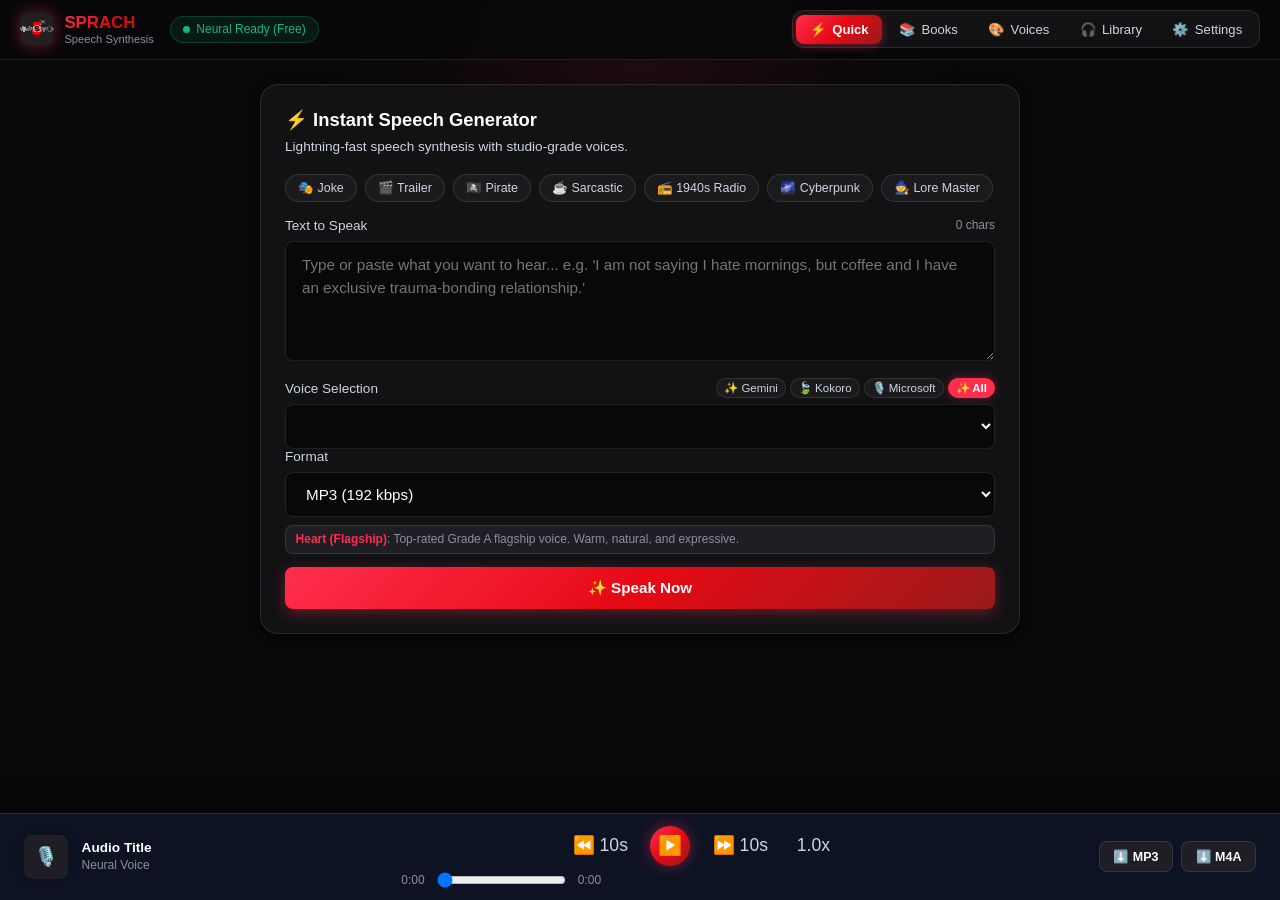
==== static/index.html @ 022c9754 "Initial commit" ====
<!DOCTYPE html>
<html lang="en">
<head>
  <meta charset="UTF-8">
  <meta name="viewport" content="width=device-width, initial-scale=1.0, maximum-scale=1.0, user-scalable=no">
  <title>SPRACH - AI Text-to-Speech Studio</title>
  
  <!-- PWA Meta Tags -->
  <link rel="manifest" href="/manifest.webmanifest">
  <meta name="theme-color" content="#080808">
  <meta name="mobile-web-app-capable" content="yes">
  <meta name="apple-mobile-web-app-capable" content="yes">
  <meta name="apple-mobile-web-app-status-bar-style" content="black-translucent">
  <meta name="apple-mobile-web-app-title" content="SPRACH">
  <link rel="icon" type="image/png" href="/static/icons/icon.png">
  <link rel="apple-touch-icon" href="/static/icons/apple-touch-icon.png">

  <!-- Stylesheets -->
  <link rel="stylesheet" href="/static/css/app.css?v=8">
</head>
<body>

  <!-- Top Header Navigation -->
  <header class="app-header">
    <div class="header-container">
      <div class="header-top-row">
        <a href="#" class="brand">
          <img src="/static/icons/icon.png" alt="SPRACH" class="brand-icon">
          <div class="brand-text">
            <h1>SPRACH</h1>
            <span id="header-engine-subtext">Speech Synthesis</span>
          </div>
        </a>

        <!-- Header Actions & PWA Install -->
        <div class="header-actions">
          <button id="btn-install-pwa" class="btn-install" title="Install App to your device">
            ⬇️ Install
          </button>
          <div id="status-kokoro-badge" class="status-badge" title="Microsoft Neural Engine Status">
            <span class="dot"></span> <span id="status-text">Neural Ready (Free)</span>
          </div>
        </div>
      </div>

      <!-- Navigation Tabs -->
      <nav class="nav-tabs" role="tablist">
        <button class="nav-btn active" data-tab="tab-quick" role="tab">
          <span class="nav-icon">⚡</span>
          <span class="nav-label">Quick</span>
        </button>
        <button class="nav-btn" data-tab="tab-audiobook" role="tab">
          <span class="nav-icon">📚</span>
          <span class="nav-label">Books</span>
        </button>
        <button class="nav-btn" data-tab="tab-voices" role="tab">
          <span class="nav-icon">🎨</span>
          <span class="nav-label">Voices</span>
        </button>
        <button class="nav-btn" data-tab="tab-library" role="tab">
          <span class="nav-icon">🎧</span>
          <span class="nav-label">Library</span>
        </button>
        <button class="nav-btn" data-tab="tab-settings" role="tab">
          <span class="nav-icon">⚙️</span>
          <span class="nav-label">Settings</span>
        </button>
      </nav>
    </div>
  </header>

  <!-- Main Container -->
  <main class="app-main">

    <!-- 1. Quick Speech Tab -->
    <section id="tab-quick" class="tab-pane active">
      <div class="card" style="max-width: 760px; margin: 0 auto;">
        <div class="card-title">
          <span>⚡ Instant Speech Generator</span>
        </div>
        <p id="quick-card-subtitle" class="card-subtitle">Lightning-fast speech synthesis with studio-grade voices.</p>

        <!-- Quick / Funny Presets -->
        <div class="preset-chips">
          <button class="chip-btn" data-preset="joke">🎭 Joke</button>
          <button class="chip-btn" data-preset="trailer">🎬 Trailer</button>
          <button class="chip-btn" data-preset="pirate">🏴‍☠️ Pirate</button>
          <button class="chip-btn" data-preset="sarcastic">☕ Sarcastic</button>
          <button class="chip-btn" data-preset="radio">📻 1940s Radio</button>
          <button class="chip-btn" data-preset="scifi">🌌 Cyberpunk</button>
          <button class="chip-btn" data-preset="wizard">🧙 Lore Master</button>
        </div>

        <!-- Text Area -->
        <div class="form-group" style="margin-bottom: 0.85rem;">
          <div class="form-label">
            <span>Text to Speak</span>
            <span id="char-count" style="font-size: 0.75rem; color: var(--text-muted);">0 chars</span>
          </div>
          <textarea id="quick-text" class="form-textarea" placeholder="Type or paste what you want to hear... e.g. 'I am not saying I hate mornings, but coffee and I have an exclusive trauma-bonding relationship.'" rows="3"></textarea>
        </div>

        <!-- Controls: Voice & Format in one row -->
        <div class="quick-options-grid">
          <div class="form-group" style="margin: 0;">
            <div style="display: flex; justify-content: space-between; align-items: center; margin-bottom: 0.35rem; flex-wrap: wrap; gap: 0.35rem;">
              <label class="form-label" id="quick-voice-label" style="margin: 0;">Voice Selection</label>
              <div class="engine-pill-group" id="quick-engine-pills" style="display: flex; gap: 0.25rem; flex-wrap: wrap;">
                <button type="button" class="chip-btn" data-engine-select="gemini" style="padding: 2px 7px; font-size: 0.72rem;">✨ Gemini</button>
                <button type="button" class="chip-btn" data-engine-select="kokoro" style="padding: 2px 7px; font-size: 0.72rem;">🍃 Kokoro</button>
                <button type="button" class="chip-btn" data-engine-select="neural" style="padding: 2px 7px; font-size: 0.72rem;">🎙️ Microsoft</button>
                <button type="button" class="chip-btn active" data-engine-select="all" style="padding: 2px 7px; font-size: 0.72rem;">✨ All</button>
              </div>
            </div>
            <select id="quick-voice-select" class="form-select"></select>
          </div>
          <div class="form-group" style="margin: 0;">
            <label class="form-label">Format</label>
            <select id="quick-format" class="form-select format-select">
              <option value="mp3" selected>MP3 (192 kbps)</option>
              <option value="m4a">M4A (AAC)</option>
              <option value="wav">WAV (Lossless)</option>
            </select>
          </div>
        </div>

        <!-- Voice Info Summary -->
        <div id="quick-voice-info" style="font-size: 0.75rem; color: var(--text-muted); margin: 0.5rem 0 0.85rem; padding: 0.4rem 0.6rem; background: var(--bg-elevated); border-radius: var(--radius-sm); border: 1px solid var(--border-color);">
          <span id="quick-voice-name" style="color: var(--accent-cyan); font-weight: 600;">Heart (Flagship)</span>: <span id="quick-voice-desc">Top-rated Grade A flagship voice. Warm, natural, and expressive.</span>
        </div>

        <!-- Action Button -->
        <button id="btn-quick-generate" class="btn btn-primary" style="width: 100%; padding: 0.75rem; font-size: 0.95rem; font-weight: 700;">
          ✨ Speak Now
        </button>
      </div>
    </section>

    <!-- 2. Audiobook Studio Tab -->
    <section id="tab-audiobook" class="tab-pane">
      <div class="card" style="margin-bottom: 1.5rem;">
        <div class="card-title">
          <span>📚 Full Audiobook Studio</span>
        </div>
        <p class="card-subtitle">Convert entire novels, chapters, or articles into polished audiobooks with smart chunking and seamless MP3/M4A stitching.</p>

        <form id="form-audiobook-setup">
          <div class="audiobook-setup-grid">
            <div class="form-group">
              <label class="form-label">Audiobook / Project Title</label>
              <input type="text" id="ab-title" class="form-input" placeholder="e.g. The Time Machine - Chapter 1" required>
            </div>

            <div class="form-group">
              <div style="display: flex; justify-content: space-between; align-items: center; margin-bottom: 0.35rem; flex-wrap: wrap; gap: 0.35rem;">
                <label class="form-label" style="margin: 0;">Narrator Voice</label>
                <div class="engine-pill-group" id="ab-engine-pills" style="display: flex; gap: 0.25rem; flex-wrap: wrap;">
                  <button type="button" class="chip-btn" data-engine-select="gemini" style="padding: 2px 7px; font-size: 0.72rem;">✨ Gemini</button>
                  <button type="button" class="chip-btn" data-engine-select="kokoro" style="padding: 2px 7px; font-size: 0.72rem;">🍃 Kokoro</button>
                  <button type="button" class="chip-btn" data-engine-select="neural" style="padding: 2px 7px; font-size: 0.72rem;">🎙️ Microsoft</button>
                  <button type="button" class="chip-btn active" data-engine-select="all" style="padding: 2px 7px; font-size: 0.72rem;">✨ All</button>
                </div>
              </div>
              <select id="ab-voice-select" class="form-select"></select>
            </div>

            <div class="form-group">
              <label class="form-label">Chunk Size (chars)</label>
              <select id="ab-chunk-size" class="form-select">
                <option value="500">500 chars (~80 words - Ultra-fine)</option>
                <option value="1000" selected>1,000 chars (~160 words - Balanced)</option>
                <option value="1500">1,500 chars (~250 words - Large chunks)</option>
              </select>
            </div>
          </div>

          <!-- File Upload Zone -->
          <div class="drop-zone" id="ab-drop-zone">
            <div class="drop-icon">📄</div>
            <p><strong>Drag & drop your file here, or click to browse</strong></p>
            <p class="file-types">Supports .txt, .md, .pdf, and .epub files</p>
            <input type="file" id="ab-file-input" accept=".txt,.md,.pdf,.epub" style="display: none;">
            <button type="button" class="btn btn-secondary btn-sm" onclick="document.getElementById('ab-file-input').click()">
              Choose File
            </button>
          </div>

          <!-- Paste Raw Text Option -->
          <details style="margin: 0.75rem 0;">
            <summary style="font-size: 0.8rem; color: var(--accent-cyan); cursor: pointer;">
              ▶ Or paste raw text directly...
            </summary>
            <textarea id="ab-raw-text" class="form-textarea" placeholder="Paste full article or book text here..." rows="6" style="margin-top: 0.5rem;"></textarea>
          </details>

          <div class="ab-parse-row">
            <button type="button" id="btn-ab-parse" class="btn btn-primary btn-ab-parse">
              🔍 Analyze & Prepare Chunks
            </button>
          </div>
        </form>
      </div>

      <!-- Audiobook Generation Workspace -->
      <div id="ab-workspace" class="card" style="display: none;">
        <div style="display: flex; justify-content: space-between; align-items: center; margin-bottom: 1rem; flex-wrap: wrap; gap: 0.75rem;">
          <div>
            <h3 id="ab-project-title" style="font-size: 1.15rem; font-weight: 600;">Project Chunks</h3>
            <div class="metrics-bar">
              <div class="metric-box">
                <div class="metric-value" id="ab-total-words">0</div>
                <div class="metric-label">Words</div>
              </div>
              <div class="metric-box">
                <div class="metric-value" id="ab-total-chunks">0</div>
                <div class="metric-label">Chunks</div>
              </div>
              <div class="metric-box">
                <div class="metric-value" id="ab-est-duration">0 min</div>
                <div class="metric-label">Est. Duration</div>
              </div>
              <div class="metric-box">
                <div class="metric-value" id="ab-chapters-count">0</div>
                <div class="metric-label">Chapters</div>
              </div>
            </div>
          </div>

          <!-- Batch Controls -->
          <div style="display: flex; gap: 0.5rem; flex-wrap: wrap;">
            <button id="btn-ab-start-batch" class="btn btn-success">
              ▶️ Generate All
            </button>
            <button id="btn-ab-pause-batch" class="btn btn-secondary" style="display: none;">
              ⏸️ Pause
            </button>
            <button id="btn-ab-cancel-batch" class="btn btn-secondary" style="display: none;">
              ⏹️ Stop
            </button>
            <button id="btn-ab-stitch" class="btn btn-primary" style="display: none;">
              📦 Stitch Master (MP3 & M4A)
            </button>
          </div>
        </div>

        <!-- Overall Progress Bar -->
        <div class="progress-bar-container" style="margin-bottom: 1.25rem;">
          <div class="progress-bar-track">
            <div id="ab-progress-fill" class="progress-bar-fill" style="width: 0%;"></div>
          </div>
          <div class="progress-bar-text">
            <span id="ab-progress-text">Ready to generate</span>
            <span id="ab-progress-percent">0%</span>
          </div>
        </div>

        <!-- Chunks Accordion List -->
        <div id="ab-chunks-container" class="chunks-list">
          <!-- Filled dynamically -->
        </div>
      </div>
    </section>

    <!-- 3. Voice Studio Tab -->
    <section id="tab-voices" class="tab-pane">
      <div class="voices-layout">
        
        <!-- Left: Voice Catalog -->
        <div>
          <div class="card">
            <div class="card-title">
              <span id="catalog-title">🎨 Voice Catalog</span>
            </div>
            <p id="catalog-subtitle" class="card-subtitle">Studio-quality voices for your speech and audiobooks.</p>

            <!-- Engine Filter Tabs -->
            <div class="engine-filter-bar" id="voice-engine-filter-bar" style="display: flex; gap: 0.5rem; margin-bottom: 0.85rem; padding-bottom: 0.85rem; border-bottom: 1px solid var(--border-color); flex-wrap: wrap;">
              <button type="button" class="engine-tab-btn active" data-engine-filter="all" style="flex: 1; min-width: 90px;">
                ✨ All Voices (89)
              </button>
              <button type="button" class="engine-tab-btn" data-engine-filter="gemini" style="flex: 1; min-width: 105px;">
                ✨ Gemini (5)
              </button>
              <button type="button" class="engine-tab-btn" data-engine-filter="kokoro" style="flex: 1; min-width: 105px;">
                🍃 Kokoro (49)
              </button>
              <button type="button" class="engine-tab-btn" data-engine-filter="neural" style="flex: 1; min-width: 105px;">
                🎙️ Microsoft (35)
              </button>
            </div>

            <!-- Language & Accent Filters -->
            <div class="preset-chips" id="voice-filter-chips">
              <button class="chip-btn active" data-filter="all">All</button>
              <button class="chip-btn" data-filter="en-us">🇺🇸 US English</button>
              <button class="chip-btn" data-filter="en-gb">🇬🇧 British</button>
              <button class="chip-btn" data-filter="other">🌍 AU / CA / IN</button>
              <button class="chip-btn" data-filter="intl">🌐 International</button>
              <button class="chip-btn" data-filter="custom">⭐ Favorites</button>
            </div>

            <!-- Voice Grid -->
            <div class="voice-selector-grid" id="voice-catalog-grid">
              <!-- Rendered via JS -->
            </div>
          </div>
        </div>

        <!-- Right: Favorite / Custom Preset Creator -->
        <div class="card">
          <div class="card-title">
            <span>⭐ Save Favorite / Custom Preset</span>
          </div>
          <p class="card-subtitle">Bookmark and label your favorite Kokoro voices with custom notes, default pacing, and tags.</p>

          <form id="form-create-voice">
            <div class="form-group">
              <label class="form-label">Voice Bookmark Label</label>
              <input type="text" id="cv-name" class="form-input" placeholder="e.g. My Sci-Fi Narrator" required>
            </div>

            <div class="form-group">
              <label class="form-label">Base Kokoro Voice</label>
              <select id="cv-base-voice" class="form-select" required></select>
            </div>

            <div class="form-group">
              <label class="form-label">Description / Project Notes</label>
              <textarea id="cv-prompt" class="form-textarea" placeholder="e.g. 'Use this voice for deep sci-fi novels and slow chapter readings.'" rows="3"></textarea>
            </div>

            <div class="form-group">
              <label class="form-label">Tags (comma-separated)</label>
              <input type="text" id="cv-tags" class="form-input" placeholder="e.g. Audiobooks, Thriller, Favorite">
            </div>

            <!-- Test Voice Sandbox -->
            <div style="background: var(--bg-elevated); padding: 0.85rem; border-radius: var(--radius-sm); border: 1px solid var(--border-color); margin-bottom: 1rem;">
              <div style="font-size: 0.8rem; font-weight: 600; margin-bottom: 0.4rem; color: var(--accent-cyan);">
                🔊 Test Voice Sample
              </div>
              <input type="text" id="cv-sample-text" class="form-input" style="font-size: 0.82rem; margin-bottom: 0.5rem;" value="Hello! This is a live audition of the Kokoro speech engine via OpenRouter.">
              <button type="button" id="btn-test-custom-voice" class="btn btn-secondary btn-sm" style="width: 100%;">
                Preview Voice
              </button>
            </div>

            <button type="submit" class="btn btn-primary" style="width: 100%;">
              💾 Save to Favorites
            </button>
          </form>
        </div>
      </div>
    </section>

    <!-- 4. Audio Library Tab -->
    <section id="tab-library" class="tab-pane">
      <div class="card">
        <div style="display: flex; justify-content: space-between; align-items: center; margin-bottom: 1.25rem; flex-wrap: wrap; gap: 1rem;">
          <div>
            <div class="card-title">
              <span>🎧 Generated Audio Library</span>
            </div>
            <p class="card-subtitle" style="margin: 0;">Access and re-download your audio clips and audiobooks.</p>
          </div>

          <div style="display: flex; gap: 0.5rem;">
            <button id="btn-refresh-history" class="btn btn-secondary btn-sm">🔄 Refresh</button>
          </div>
        </div>

        <div id="history-grid" class="history-grid">
          <!-- Filled dynamically -->
        </div>
      </div>
    </section>

    <!-- 5. Settings Tab -->
    <section id="tab-settings" class="tab-pane">
      <div style="max-width: 700px; margin: 0 auto;">
        <div class="card">
          <div class="card-title">
            <span>⚙️ Engine Settings & Voice Provider</span>
          </div>
          <p class="card-subtitle">Choose between Microsoft Neural TTS (Free, sub-second, no API key), Kokoro 82M (OpenRouter API), or Google Gemini (Gemini 2.0 Flash Audio with expressive styling).</p>

          <form id="form-settings">
            <!-- Engine Selection Radio Cards -->
            <div class="form-group" style="margin-bottom: 1.25rem;">
              <label class="form-label" style="font-weight: 600; margin-bottom: 0.5rem; display: block;">Active Voice Engine</label>
              
              <div style="display: flex; flex-direction: column; gap: 0.65rem;">
                <label id="engine-card-neural" class="engine-select-card active" style="display: flex; flex-direction: column; padding: 0.85rem; border-radius: var(--radius-sm); border: 2px solid var(--accent-red); background: var(--bg-elevated); cursor: pointer; transition: all 0.2s;">
                  <div style="display: flex; align-items: center; justify-content: space-between; margin-bottom: 0.35rem;">
                    <div style="display: flex; align-items: center; gap: 0.4rem;">
                      <input type="radio" name="tts_engine" value="microsoft_neural" id="radio-engine-neural" checked style="accent-color: var(--accent-red);">
                      <strong style="font-size: 0.88rem;">Microsoft</strong>
                    </div>
                    <span style="font-size: 0.7rem; background: rgba(16, 185, 129, 0.2); color: var(--success); padding: 2px 6px; border-radius: 4px; font-weight: 600;">FREE</span>
                  </div>
                  <span style="font-size: 0.75rem; color: var(--text-secondary); line-height: 1.3;">
                    Fast (~0.8s), studio broadcast quality, zero API key needed.
                  </span>
                </label>

                <label id="engine-card-kokoro" class="engine-select-card" style="display: flex; flex-direction: column; padding: 0.85rem; border-radius: var(--radius-sm); border: 1px solid var(--border-color); background: var(--bg-elevated); cursor: pointer; transition: all 0.2s;">
                  <div style="display: flex; align-items: center; justify-content: space-between; margin-bottom: 0.35rem;">
                    <div style="display: flex; align-items: center; gap: 0.4rem;">
                      <input type="radio" name="tts_engine" value="kokoro" id="radio-engine-kokoro" style="accent-color: var(--accent-red);">
                      <strong style="font-size: 0.88rem;">Kokoro 82M</strong>
                    </div>
                    <span style="font-size: 0.7rem; background: rgba(239, 68, 68, 0.2); color: #f87171; padding: 2px 6px; border-radius: 4px; font-weight: 600;">OpenRouter</span>
                  </div>
                  <span style="font-size: 0.75rem; color: var(--text-secondary); line-height: 1.3;">
                    54 expressive voices across 8 languages. Previews cached to disk.
                  </span>
                </label>

                <label id="engine-card-gemini" class="engine-select-card" style="display: flex; flex-direction: column; padding: 0.85rem; border-radius: var(--radius-sm); border: 1px solid var(--border-color); background: var(--bg-elevated); cursor: pointer; transition: all 0.2s;">
                  <div style="display: flex; align-items: center; justify-content: space-between; margin-bottom: 0.35rem;">
                    <div style="display: flex; align-items: center; gap: 0.4rem;">
                      <input type="radio" name="tts_engine" value="gemini" id="radio-engine-gemini" style="accent-color: var(--accent-red);">
                      <strong style="font-size: 0.88rem;">Google Gemini</strong>
                    </div>
                    <span style="font-size: 0.7rem; background: rgba(59, 130, 246, 0.2); color: #60a5fa; padding: 2px 6px; border-radius: 4px; font-weight: 600;">AI STUDIO</span>
                  </div>
                  <span style="font-size: 0.75rem; color: var(--text-secondary); line-height: 1.3;">
                    Gemini 2.0 Flash Audio with Puck, Charon, Kore, Fenrir, and Aoede.
                  </span>
                </label>
              </div>
            </div>

            <!-- OpenRouter API Key Field (Shown when Kokoro is chosen) -->
            <div id="kokoro-api-box" class="form-group" style="display: none; background: rgba(255,255,255,0.02); padding: 1rem; border-radius: var(--radius-sm); border: 1px dashed var(--border-color); margin-bottom: 1.25rem;">
              <div style="display: flex; justify-content: space-between; align-items: center; margin-bottom: 0.35rem;">
                <label class="form-label" style="margin: 0;">OpenRouter API Key</label>
                <div style="display: flex; align-items: center; gap: 0.5rem;">
                  <span id="key-saved-badge" style="font-size: 0.72rem; color: var(--success); font-weight: normal; display: none;">✓ Configured</span>
                  <button type="button" id="btn-clear-openrouter-key" class="btn btn-secondary btn-sm" style="padding: 2px 7px; font-size: 0.7rem; color: #f87171; border-color: rgba(239, 68, 68, 0.3);">
                    🚫 Block / Remove Key
                  </button>
                </div>
              </div>
              <input type="password" id="set-openrouter-key" class="form-input" placeholder="sk-or-v1-..." autocomplete="off">
              <p style="font-size: 0.72rem; color: var(--text-muted); margin-top: 0.35rem; margin-bottom: 0;">
                Required for Kokoro 82M. Key is saved locally in data/config.json.
              </p>
            </div>

            <!-- Gemini API Key Field (Shown when Gemini is chosen) -->
            <div id="gemini-api-box" class="form-group" style="display: none; background: rgba(255,255,255,0.02); padding: 1rem; border-radius: var(--radius-sm); border: 1px dashed var(--border-color); margin-bottom: 1.25rem;">
              <div style="display: flex; justify-content: space-between; align-items: center; margin-bottom: 0.35rem;">
                <label class="form-label" style="margin: 0;">Google Gemini API Key</label>
                <div style="display: flex; align-items: center; gap: 0.5rem;">
                  <span id="gemini-key-saved-badge" style="font-size: 0.72rem; color: var(--success); font-weight: normal; display: none;">✓ Configured</span>
                  <button type="button" id="btn-clear-gemini-key" class="btn btn-secondary btn-sm" style="padding: 2px 7px; font-size: 0.7rem; color: #f87171; border-color: rgba(239, 68, 68, 0.3);">
                    🚫 Block / Remove Key
                  </button>
                </div>
              </div>
              <input type="password" id="set-gemini-key" class="form-input" placeholder="AIzaSy... (from Google AI Studio)" autocomplete="off">
              <p style="font-size: 0.72rem; color: var(--text-muted); margin-top: 0.35rem; margin-bottom: 0;">
                Required for Gemini 2.0 Flash Audio. Key is saved locally in data/config.json.
              </p>
            </div>

            <!-- Status Indicator -->
            <div id="engine-status-box" style="background: rgba(16, 185, 129, 0.08); border: 1px solid rgba(16, 185, 129, 0.25); border-radius: var(--radius-md); padding: 0.85rem 1rem; margin-bottom: 1.25rem;">
              <div style="display: flex; align-items: center; gap: 0.5rem; color: var(--success); font-weight: 600; font-size: 0.85rem; margin-bottom: 0.25rem;">
                <span class="dot" style="background: var(--success);"></span> <span id="settings-status-title">Microsoft Neural Engine Active</span>
              </div>
              <p id="settings-status-desc" style="font-size: 0.75rem; color: var(--text-secondary); margin: 0;">
                Latency: ~0.8s • Studio broadcast quality • 100% Free
              </p>
            </div>

            <!-- Default Download Format -->
            <div class="form-group">
              <label class="form-label">Default Download Format</label>
              <select id="set-default-format" class="form-select">
                <option value="mp3" selected>MP3 (Universal compatibility)</option>
                <option value="m4a">M4A (High efficiency AAC)</option>
                <option value="wav">WAV (Lossless)</option>
              </select>
            </div>

            <div style="display: flex; justify-content: space-between; align-items: center; margin-top: 1.5rem; flex-wrap: wrap; gap: 0.75rem;">
              <button type="button" id="btn-test-connection" class="btn btn-secondary">
                🧪 Test Active Engine
              </button>
              <button type="submit" class="btn btn-primary">
                💾 Save Settings
              </button>
            </div>
          </form>
        </div>
      </div>
    </section>

  </main>

  <!-- Sticky Global Audio Player -->
  <footer class="player-bar" id="app-player">
    <div class="player-track-info">
      <div class="player-cover">🎙️</div>
      <div class="track-details">
        <h4 id="player-title">Audio Title</h4>
        <span id="player-subtitle">Neural Voice</span>
      </div>
    </div>

    <!-- Center Playback Controls -->
    <div class="player-controls">
      <div class="player-buttons">
        <button id="player-rw10" class="ctrl-btn" title="Rewind 10 seconds">⏪ 10s</button>
        <button id="player-play-btn" class="ctrl-btn play-pause" title="Play / Pause">▶️</button>
        <button id="player-ff10" class="ctrl-btn" title="Forward 10 seconds">⏩ 10s</button>
        <button id="player-speed-btn" class="ctrl-btn speed-btn" title="Playback speed">1.0x</button>
      </div>

      <div class="player-scrubber-row">
        <span id="player-current-time">0:00</span>
        <input type="range" id="player-scrubber" class="scrubber" min="0" max="100" value="0">
        <span id="player-duration">0:00</span>
      </div>
    </div>

    <!-- Right Download Actions -->
    <div class="player-downloads">
      <a id="player-dl-mp3" href="#" download="audio.mp3" class="dl-btn">
        <span>⬇️ MP3</span>
      </a>
      <a id="player-dl-m4a" href="#" download="audio.m4a" class="dl-btn">
        <span>⬇️ M4A</span>
      </a>
    </div>

    <!-- Hidden Native Audio Element -->
    <audio id="global-audio-element" preload="auto"></audio>
  </footer>

  <!-- Scripts -->
  <script src="/static/js/app.js?v=6"></script>
  <script src="/static/js/quick_tts.js?v=6"></script>
  <script src="/static/js/audiobook.js?v=6"></script>
  <script src="/static/js/voice_studio.js?v=6"></script>
</body>
</html>
---- static/css/app.css ----
:root {
  --bg-main: #08080a;
  --bg-card: #121215;
  --bg-card-hover: #18181d;
  --bg-elevated: #1e1e24;
  --border-color: rgba(255, 255, 255, 0.1);
  --border-focus: rgba(255, 46, 77, 0.7);
  --text-primary: #ffffff;
  --text-secondary: #cbd5e1;
  --text-muted: #8e8e98;
  --accent-cyan: #ff2e4d;
  --accent-indigo: #e50914;
  --accent-purple: #ff4766;
  --accent-red: #ff2e4d;
  --accent-red-hover: #e50914;
  --accent-gradient: linear-gradient(135deg, #ff2e4d 0%, #e50914 50%, #991b1b 100%);
  --accent-gradient-hover: linear-gradient(135deg, #ff4766 0%, #ff1f3d 50%, #b91c1c 100%);
  --success: #10b981;
  --warning: #f59e0b;
  --danger: #ef4444;
  --radius-sm: 8px;
  --radius-md: 12px;
  --radius-lg: 18px;
  --radius-xl: 24px;
  --shadow-sm: 0 2px 8px rgba(0, 0, 0, 0.5);
  --shadow-md: 0 8px 24px rgba(0, 0, 0, 0.6);
  --shadow-glow: 0 0 25px rgba(255, 46, 77, 0.35);
  --transition: all 0.2s cubic-bezier(0.4, 0, 0.2, 1);
}

* {
  box-sizing: border-box;
  margin: 0;
  padding: 0;
}

body {
  font-family: -apple-system, BlinkMacSystemFont, "Segoe UI", Roboto, "Helvetica Neue", Arial, sans-serif;
  background-color: var(--bg-main);
  color: var(--text-primary);
  min-height: 100vh;
  display: flex;
  flex-direction: column;
  overflow-x: hidden;
  -webkit-font-smoothing: antialiased;
}

/* Background Atmosphere */
body::before {
  content: "";
  position: fixed;
  top: -20%;
  left: 20%;
  width: 60vw;
  height: 60vh;
  background: radial-gradient(circle, rgba(255, 46, 77, 0.09) 0%, rgba(220, 38, 38, 0.02) 50%, transparent 70%);
  pointer-events: none;
  z-index: 0;
}

/* App Header */
.app-header {
  position: sticky;
  top: 0;
  z-index: 100;
  background: rgba(8, 8, 10, 0.94);
  backdrop-filter: blur(16px);
  -webkit-backdrop-filter: blur(16px);
  border-bottom: 1px solid var(--border-color);
  padding: 0.65rem 1.25rem;
}

.header-container {
  max-width: 1400px;
  margin: 0 auto;
  display: flex;
  align-items: center;
  justify-content: space-between;
  gap: 1rem;
}

.header-top-row {
  display: flex;
  align-items: center;
  gap: 1rem;
}

.brand {
  display: flex;
  align-items: center;
  gap: 0.65rem;
  text-decoration: none;
  color: inherit;
}

.brand-icon {
  width: 34px;
  height: 34px;
  border-radius: var(--radius-sm);
  box-shadow: 0 0 14px rgba(255, 46, 77, 0.4);
}

.brand-text h1 {
  font-size: 1.05rem;
  font-weight: 700;
  background: var(--accent-gradient);
  -webkit-background-clip: text;
  -webkit-text-fill-color: transparent;
  display: flex;
  align-items: center;
  gap: 0.4rem;
}

.brand-text span {
  font-size: 0.7rem;
  color: var(--text-muted);
  display: block;
}

.nav-tabs {
  display: flex;
  background: var(--bg-card);
  padding: 0.2rem;
  border-radius: var(--radius-md);
  border: 1px solid var(--border-color);
  gap: 0.2rem;
}

.nav-btn {
  background: transparent;
  border: none;
  color: var(--text-secondary);
  padding: 0.45rem 0.85rem;
  border-radius: var(--radius-sm);
  font-size: 0.82rem;
  font-weight: 500;
  cursor: pointer;
  display: flex;
  align-items: center;
  gap: 0.4rem;
  transition: var(--transition);
  white-space: nowrap;
}

.nav-btn:hover {
  color: var(--text-primary);
  background: rgba(255, 255, 255, 0.04);
}

.nav-btn.active {
  background: var(--accent-gradient);
  color: #fff;
  font-weight: 600;
  box-shadow: 0 2px 10px rgba(255, 46, 77, 0.4);
}

.header-actions {
  display: flex;
  align-items: center;
  gap: 0.5rem;
}

.status-badge {
  display: flex;
  align-items: center;
  gap: 0.4rem;
  font-size: 0.75rem;
  padding: 0.35rem 0.75rem;
  border-radius: 999px;
  background: rgba(16, 185, 129, 0.1);
  color: var(--success);
  border: 1px solid rgba(16, 185, 129, 0.25);
}

.status-badge.warning {
  background: rgba(245, 158, 11, 0.1);
  color: var(--warning);
  border-color: rgba(245, 158, 11, 0.25);
  cursor: pointer;
}

.dot {
  width: 7px;
  height: 7px;
  border-radius: 50%;
  background: currentColor;
}

.btn-install {
  display: none; /* revealed via JS when installable */
  background: rgba(255, 46, 77, 0.15);
  color: var(--accent-red);
  border: 1px solid rgba(255, 46, 77, 0.35);
  padding: 0.45rem 0.9rem;
  border-radius: var(--radius-sm);
  font-size: 0.8rem;
  font-weight: 600;
  cursor: pointer;
  transition: var(--transition);
  align-items: center;
  gap: 0.4rem;
}

.btn-install:hover {
  background: rgba(255, 46, 77, 0.25);
}

/* Main Content Area */
.app-main {
  flex: 1;
  max-width: 1400px;
  width: 100%;
  margin: 0 auto;
  padding: 1.5rem;
  position: relative;
  z-index: 1;
  margin-bottom: 90px; /* Space for sticky audio player */
}

.tab-pane {
  display: none;
  animation: fadeIn 0.25s ease-out;
}

.tab-pane.active {
  display: block;
}

@keyframes fadeIn {
  from { opacity: 0; transform: translateY(6px); }
  to { opacity: 1; transform: translateY(0); }
}

/* Common UI Elements */
.card {
  background: var(--bg-card);
  border: 1px solid var(--border-color);
  border-radius: var(--radius-lg);
  padding: 1.5rem;
  box-shadow: var(--shadow-sm);
}

.card-title {
  font-size: 1.15rem;
  font-weight: 600;
  color: var(--text-primary);
  display: flex;
  align-items: center;
  gap: 0.5rem;
  margin-bottom: 0.5rem;
}

.card-subtitle {
  font-size: 0.85rem;
  color: var(--text-secondary);
  margin-bottom: 1.25rem;
}

.form-group {
  margin-bottom: 1.25rem;
}

.form-label {
  display: flex;
  justify-content: space-between;
  align-items: center;
  font-size: 0.85rem;
  font-weight: 500;
  color: var(--text-secondary);
  margin-bottom: 0.5rem;
}

.form-input, .form-textarea, .form-select {
  width: 100%;
  background: var(--bg-main);
  border: 1px solid var(--border-color);
  color: var(--text-primary);
  border-radius: var(--radius-sm);
  padding: 0.75rem 1rem;
  font-size: 0.95rem;
  font-family: inherit;
  transition: var(--transition);
}

.form-input:focus, .form-textarea:focus, .form-select:focus {
  outline: none;
  border-color: var(--accent-red);
  box-shadow: 0 0 0 3px rgba(255, 46, 77, 0.2);
}

.form-textarea {
  min-height: 120px;
  resize: vertical;
  line-height: 1.5;
}

/* Responsive Grids */
.voices-layout {
  display: grid;
  grid-template-columns: 1fr 400px;
  gap: 1.5rem;
}

.audiobook-setup-grid {
  display: grid;
  grid-template-columns: 2fr 1fr 1fr;
  gap: 1rem;
  margin-bottom: 1.25rem;
}

@media (max-width: 960px) {
  .voices-layout {
    grid-template-columns: 1fr;
  }
}

@media (max-width: 768px) {
  .audiobook-setup-grid {
    grid-template-columns: 1fr;
  }
  .card {
    padding: 1.1rem;
  }
  .app-main {
    padding: 0.85rem;
  }
}

/* Primary and Outline Buttons */
.btn {
  display: inline-flex;
  align-items: center;
  justify-content: center;
  gap: 0.5rem;
  padding: 0.75rem 1.4rem;
  border-radius: var(--radius-sm);
  font-size: 0.9rem;
  font-weight: 600;
  cursor: pointer;
  border: none;
  transition: var(--transition);
  text-decoration: none;
}

.btn-primary {
  background: var(--accent-gradient);
  color: #fff;
  box-shadow: 0 4px 14px rgba(255, 46, 77, 0.35);
}

.btn-primary:hover:not(:disabled) {
  background: var(--accent-gradient-hover);
  box-shadow: 0 6px 20px rgba(255, 46, 77, 0.5);
  transform: translateY(-1px);
}

.btn-primary:disabled {
  opacity: 0.5;
  cursor: not-allowed;
}

.btn-secondary {
  background: var(--bg-elevated);
  color: var(--text-primary);
  border: 1px solid var(--border-color);
}

.btn-secondary:hover:not(:disabled) {
  background: var(--bg-card-hover);
  border-color: rgba(255, 255, 255, 0.15);
}

.btn-sm {
  padding: 0.4rem 0.8rem;
  font-size: 0.8rem;
}

/* Quick Speech Layout */
.quick-layout {
  display: grid;
  grid-template-columns: 1fr 340px;
  gap: 1.5rem;
}

@media (max-width: 900px) {
  .quick-layout {
    grid-template-columns: 1fr;
  }
}

.preset-chips {
  display: flex;
  flex-wrap: wrap;
  gap: 0.5rem;
  margin-bottom: 1rem;
}

.chip-btn {
  background: rgba(255, 255, 255, 0.04);
  border: 1px solid var(--border-color);
  color: var(--text-secondary);
  padding: 0.35rem 0.75rem;
  border-radius: 999px;
  font-size: 0.78rem;
  cursor: pointer;
  transition: var(--transition);
  display: flex;
  align-items: center;
  gap: 0.35rem;
}

.chip-btn:hover {
  background: rgba(255, 46, 77, 0.15);
  border-color: rgba(255, 46, 77, 0.4);
  color: var(--text-primary);
}

.chip-btn.active {
  background: var(--accent-red);
  border-color: var(--accent-red);
  color: #fff;
  font-weight: 600;
  box-shadow: 0 0 10px rgba(255, 46, 77, 0.4);
}

.engine-tab-btn {
  background: var(--bg-card);
  border: 1px solid var(--border-color);
  color: var(--text-secondary);
  padding: 0.5rem 0.9rem;
  border-radius: var(--radius-sm);
  font-size: 0.82rem;
  font-weight: 500;
  cursor: pointer;
  transition: var(--transition);
  display: flex;
  align-items: center;
  justify-content: center;
  gap: 0.35rem;
}

.engine-tab-btn:hover {
  background: rgba(255, 46, 77, 0.1);
  border-color: rgba(255, 46, 77, 0.3);
  color: var(--text-primary);
}

.engine-tab-btn.active {
  background: var(--accent-gradient);
  border-color: var(--accent-red);
  color: #fff;
  font-weight: 600;
  box-shadow: 0 2px 10px rgba(255, 46, 77, 0.35);
}

/* Voice Card Selection Grid */
.voice-selector-grid {
  display: grid;
  grid-template-columns: repeat(auto-fill, minmax(260px, 1fr));
  gap: 1rem;
  margin-top: 1rem;
}

.voice-card {
  background: var(--bg-card);
  border: 1px solid var(--border-color);
  border-radius: var(--radius-md);
  padding: 1rem;
  cursor: pointer;
  transition: var(--transition);
  display: flex;
  flex-direction: column;
  position: relative;
}

.voice-card:hover {
  border-color: rgba(255, 46, 77, 0.4);
  background: var(--bg-card-hover);
  transform: translateY(-2px);
}

.voice-card.selected {
  border-color: var(--accent-red);
  background: rgba(255, 46, 77, 0.08);
  box-shadow: 0 0 16px rgba(255, 46, 77, 0.2);
}

.voice-card-header {
  display: flex;
  justify-content: space-between;
  align-items: center;
  margin-bottom: 0.5rem;
}

.voice-card-name {
  font-weight: 600;
  font-size: 0.95rem;
  display: flex;
  align-items: center;
  gap: 0.4rem;
}

.voice-badge {
  font-size: 0.7rem;
  padding: 0.15rem 0.5rem;
  border-radius: 999px;
  background: rgba(255, 255, 255, 0.06);
  color: var(--text-secondary);
}

.voice-badge.custom {
  background: rgba(255, 46, 77, 0.15);
  color: var(--accent-red);
  border: 1px solid rgba(255, 46, 77, 0.3);
}

.voice-card-desc {
  font-size: 0.8rem;
  color: var(--text-secondary);
  line-height: 1.4;
  margin-bottom: 0.75rem;
  flex: 1;
}

.voice-card-tags {
  display: flex;
  flex-wrap: wrap;
  gap: 0.3rem;
  margin-bottom: 0.75rem;
}

.tag-pill {
  font-size: 0.68rem;
  background: rgba(255, 255, 255, 0.04);
  padding: 0.15rem 0.4rem;
  border-radius: 4px;
  color: var(--text-muted);
}

.voice-card-actions {
  display: flex;
  align-items: center;
  justify-content: space-between;
  padding-top: 0.5rem;
  border-top: 1px solid rgba(255, 255, 255, 0.04);
}

/* Audiobook Studio Layout */
.audiobook-layout {
  display: grid;
  grid-template-columns: 1fr;
  gap: 1.5rem;
}

.drop-zone {
  border: 2px dashed rgba(255, 255, 255, 0.12);
  border-radius: var(--radius-md);
  padding: 2.5rem 1.5rem;
  text-align: center;
  background: rgba(255, 255, 255, 0.015);
  cursor: pointer;
  transition: var(--transition);
}

.drop-zone:hover, .drop-zone.dragover {
  border-color: var(--accent-red);
  background: rgba(255, 46, 77, 0.04);
}

.drop-icon {
  font-size: 2.5rem;
  margin-bottom: 0.75rem;
  color: var(--accent-red);
}

.metrics-bar {
  display: grid;
  grid-template-columns: repeat(auto-fit, minmax(140px, 1fr));
  gap: 1rem;
  margin: 1.25rem 0;
}

.metric-box {
  background: var(--bg-elevated);
  border: 1px solid var(--border-color);
  border-radius: var(--radius-md);
  padding: 1rem;
  text-align: center;
}

.metric-value {
  font-size: 1.5rem;
  font-weight: 700;
  color: var(--accent-red);
}

.metric-label {
  font-size: 0.75rem;
  color: var(--text-muted);
  text-transform: uppercase;
  letter-spacing: 0.5px;
  margin-top: 0.25rem;
}

/* Chunks List */
.chunks-container {
  max-height: 480px;
  overflow-y: auto;
  padding-right: 0.5rem;
  margin-top: 1rem;
}

.chunk-row {
  background: var(--bg-elevated);
  border: 1px solid var(--border-color);
  border-radius: var(--radius-sm);
  padding: 0.85rem 1rem;
  margin-bottom: 0.6rem;
  display: flex;
  align-items: center;
  justify-content: space-between;
  gap: 1rem;
  transition: var(--transition);
}

.chunk-row:hover {
  border-color: rgba(255, 255, 255, 0.15);
}

.chunk-row.processing {
  border-color: var(--accent-red);
  background: rgba(255, 46, 77, 0.08);
}

.chunk-row.completed {
  border-left: 3px solid var(--success);
}

.chunk-info {
  flex: 1;
  min-width: 0;
}

.chunk-title {
  font-size: 0.85rem;
  font-weight: 600;
  display: flex;
  align-items: center;
  gap: 0.5rem;
  margin-bottom: 0.2rem;
}

.chunk-preview {
  font-size: 0.8rem;
  color: var(--text-secondary);
  white-space: nowrap;
  overflow: hidden;
  text-overflow: ellipsis;
}

.chunk-status {
  font-size: 0.75rem;
  padding: 0.2rem 0.6rem;
  border-radius: 999px;
  background: rgba(255, 255, 255, 0.05);
}

.chunk-status.ready {
  background: rgba(16, 185, 129, 0.15);
  color: var(--success);
}

/* Progress Bar */
.progress-container {
  width: 100%;
  background: var(--bg-main);
  height: 10px;
  border-radius: 999px;
  overflow: hidden;
  margin: 1rem 0;
  border: 1px solid var(--border-color);
}

.progress-fill {
  height: 100%;
  background: var(--accent-gradient);
  width: 0%;
  transition: width 0.3s ease;
}

/* Sticky Bottom Audio Player Bar */
.player-bar {
  position: fixed;
  bottom: 0;
  left: 0;
  right: 0;
  background: rgba(15, 21, 37, 0.95);
  backdrop-filter: blur(18px);
  -webkit-backdrop-filter: blur(18px);
  border-top: 1px solid var(--border-color);
  padding: 0.75rem 1.5rem;
  z-index: 90;
  display: flex;
  align-items: center;
  justify-content: space-between;
  gap: 1.5rem;
  box-shadow: 0 -4px 20px rgba(0, 0, 0, 0.5);
}

.player-track-info {
  display: flex;
  align-items: center;
  gap: 0.85rem;
  width: 280px;
  min-width: 200px;
}

.player-cover {
  width: 44px;
  height: 44px;
  border-radius: var(--radius-sm);
  background: var(--bg-elevated);
  display: flex;
  align-items: center;
  justify-content: center;
  font-size: 1.2rem;
  box-shadow: 0 0 10px rgba(0, 0, 0, 0.3);
}

.track-details h4 {
  font-size: 0.85rem;
  font-weight: 600;
  white-space: nowrap;
  overflow: hidden;
  text-overflow: ellipsis;
  max-width: 200px;
}

.track-details span {
  font-size: 0.75rem;
  color: var(--text-muted);
}

.player-controls {
  flex: 1;
  max-width: 600px;
  display: flex;
  flex-direction: column;
  align-items: center;
  gap: 0.4rem;
}

.player-buttons {
  display: flex;
  align-items: center;
  gap: 1rem;
}

.ctrl-btn {
  background: transparent;
  border: none;
  color: var(--text-secondary);
  font-size: 1.1rem;
  cursor: pointer;
  padding: 0.4rem;
  border-radius: 50%;
  display: flex;
  align-items: center;
  justify-content: center;
  transition: var(--transition);
}

.ctrl-btn:hover {
  color: var(--text-primary);
  background: rgba(255, 255, 255, 0.08);
}

.ctrl-btn.play-pause {
  width: 40px;
  height: 40px;
  background: var(--accent-gradient);
  color: #fff;
  font-size: 1.2rem;
  box-shadow: 0 0 14px rgba(255, 46, 77, 0.45);
}

.ctrl-btn.play-pause:hover {
  transform: scale(1.06);
}

.player-scrubber-row {
  width: 100%;
  display: flex;
  align-items: center;
  gap: 0.75rem;
  font-size: 0.75rem;
  color: var(--text-muted);
}

.scrubber-slider {
  flex: 1;
  -webkit-appearance: none;
  height: 5px;
  border-radius: 999px;
  background: rgba(255, 255, 255, 0.15);
  outline: none;
  cursor: pointer;
}

.scrubber-slider::-webkit-slider-thumb {
  -webkit-appearance: none;
  width: 13px;
  height: 13px;
  border-radius: 50%;
  background: var(--accent-red);
  cursor: pointer;
  box-shadow: 0 0 8px rgba(255, 46, 77, 0.7);
}

.player-downloads {
  display: flex;
  align-items: center;
  gap: 0.5rem;
}

.dl-btn {
  background: var(--bg-elevated);
  border: 1px solid var(--border-color);
  color: var(--text-primary);
  padding: 0.45rem 0.85rem;
  border-radius: var(--radius-sm);
  font-size: 0.78rem;
  font-weight: 600;
  text-decoration: none;
  display: flex;
  align-items: center;
  gap: 0.4rem;
  transition: var(--transition);
}

.dl-btn:hover {
  background: var(--accent-red);
  border-color: var(--accent-red);
  color: #fff;
}

/* History Grid */
.history-grid {
  display: grid;
  grid-template-columns: repeat(auto-fill, minmax(320px, 1fr));
  gap: 1rem;
}

.history-card {
  background: var(--bg-card);
  border: 1px solid var(--border-color);
  border-radius: var(--radius-md);
  padding: 1.25rem;
  display: flex;
  flex-direction: column;
  transition: var(--transition);
}

.history-card:hover {
  border-color: rgba(255, 255, 255, 0.15);
  background: var(--bg-card-hover);
}

.history-card-header {
  display: flex;
  justify-content: space-between;
  align-items: flex-start;
  margin-bottom: 0.75rem;
}

.history-title {
  font-weight: 600;
  font-size: 0.95rem;
  line-height: 1.4;
  margin-right: 0.5rem;
}

.history-meta {
  font-size: 0.75rem;
  color: var(--text-muted);
  margin-bottom: 1rem;
  display: flex;
  gap: 0.75rem;
}

.history-card-actions {
  display: flex;
  align-items: center;
  justify-content: space-between;
  margin-top: auto;
  padding-top: 0.75rem;
  border-top: 1px solid rgba(255, 255, 255, 0.05);
}

/* Comprehensive Mobile Responsive Styles */
@media (max-width: 768px) {
  html {
    font-size: 14px;
  }

  .app-header {
    padding: 0.45rem 0.75rem;
  }

  .header-container {
    flex-direction: column;
    align-items: stretch;
    gap: 0.45rem;
  }

  .header-top-row {
    display: flex;
    align-items: center;
    justify-content: space-between;
    width: 100%;
  }

  .brand-icon {
    width: 28px;
    height: 28px;
  }

  .brand-text h1 {
    font-size: 0.95rem;
  }

  .brand-text span {
    font-size: 0.65rem;
  }

  .status-badge {
    font-size: 0.7rem;
    padding: 0.25rem 0.55rem;
  }

  .btn-install {
    font-size: 0.72rem;
    padding: 0.3rem 0.6rem;
  }

  /* Perfect 5-Tab Navigation (No Cutoff, Native Mobile Stacked Style) */
  .nav-tabs {
    width: 100%;
    display: flex;
    padding: 2px;
    gap: 2px;
    border-radius: var(--radius-sm);
    box-sizing: border-box;
    background: var(--bg-card);
  }

  .nav-btn {
    flex: 1 1 0px;
    min-width: 0;
    display: flex;
    flex-direction: column;
    align-items: center;
    justify-content: center;
    padding: 0.35rem 1px;
    gap: 1px;
    text-align: center;
    border-radius: 6px;
  }

  .nav-icon {
    font-size: 0.95rem;
    line-height: 1;
  }

  .nav-label {
    font-size: 0.65rem;
    font-weight: 600;
    line-height: 1;
    white-space: nowrap;
  }

  /* Main Container */
  .app-main {
    padding: 0.5rem;
    margin-bottom: 150px;
    width: 100%;
    max-width: 100vw;
    box-sizing: border-box;
    overflow-x: hidden;
  }

  .card {
    padding: 0.75rem;
    border-radius: var(--radius-md);
    width: 100%;
    box-sizing: border-box;
  }

  .card-title {
    font-size: 0.95rem;
    margin-bottom: 0.2rem;
  }

  .card-subtitle {
    font-size: 0.7rem;
    margin-bottom: 0.55rem;
  }

  /* Quick Speech Mobile */
  .quick-options-grid {
    display: grid;
    grid-template-columns: minmax(0, 1.4fr) minmax(0, 1fr);
    gap: 0.45rem;
    margin-bottom: 0.45rem;
  }

  .quick-options-grid .form-select {
    width: 100%;
    min-width: 0;
    font-size: 0.76rem;
    padding: 0.45rem 0.35rem;
    text-overflow: ellipsis;
  }

  .preset-chips {
    display: flex;
    flex-wrap: wrap;
    gap: 0.25rem;
    margin-bottom: 0.55rem;
  }

  .chip-btn {
    font-size: 0.68rem;
    padding: 0.2rem 0.42rem;
  }

  .form-textarea {
    min-height: 80px;
    font-size: 0.85rem;
    padding: 0.6rem;
  }

  .quick-action-row {
    display: flex;
    flex-direction: column;
    gap: 0.6rem;
    align-items: stretch;
    margin-top: 0.75rem;
  }

  .quick-action-row .format-picker {
    display: flex;
    justify-content: space-between;
    align-items: center;
    background: var(--bg-elevated);
    padding: 0.45rem 0.75rem;
    border-radius: var(--radius-sm);
    border: 1px solid var(--border-color);
    width: 100%;
  }

  .quick-action-row .format-picker .format-label {
    font-size: 0.8rem;
    font-weight: 500;
    color: var(--text-secondary);
  }

  .quick-action-row .format-picker select,
  .quick-action-row .format-picker .format-select {
    background: var(--bg-main) !important;
    color: var(--text-primary) !important;
    border: 1px solid rgba(255, 255, 255, 0.15) !important;
    border-radius: 6px;
    padding: 0.35rem 0.6rem;
    font-size: 0.78rem;
  }

  .quick-action-row .btn-speak {
    width: 100%;
    padding: 0.75rem;
    font-size: 0.92rem;
    font-weight: 700;
  }

  /* Voice Studio Mobile */
  .voices-layout {
    grid-template-columns: 1fr;
    gap: 1rem;
  }

  .voice-selector-grid {
    grid-template-columns: 1fr;
    gap: 0.75rem;
  }

  .voice-card {
    padding: 0.85rem;
  }

  /* Audiobook Studio Mobile */
  .audiobook-setup-grid {
    grid-template-columns: 1fr;
    gap: 0.65rem;
  }

  .ab-parse-row {
    width: 100%;
    margin-top: 0.85rem;
  }

  .btn-ab-parse {
    width: 100%;
    padding: 0.75rem;
    font-size: 0.92rem;
    font-weight: 700;
  }

  .drop-zone {
    padding: 1.35rem 0.75rem;
  }

  .drop-icon {
    font-size: 1.8rem;
    margin-bottom: 0.35rem;
  }

  .metrics-bar {
    grid-template-columns: repeat(2, 1fr);
    gap: 0.4rem;
    margin: 0.85rem 0;
  }

  .metric-box {
    padding: 0.6rem 0.35rem;
  }

  .metric-value {
    font-size: 1.15rem;
  }

  .metric-label {
    font-size: 0.65rem;
  }

  /* Sticky Audio Player Mobile */
  .player-bar {
    flex-direction: column;
    padding: 0.55rem 0.85rem;
    gap: 0.45rem;
  }

  .player-track-info {
    width: 100%;
    max-width: 100%;
    gap: 0.65rem;
  }

  .player-cover {
    width: 34px;
    height: 34px;
    font-size: 0.95rem;
  }

  .track-details h4 {
    font-size: 0.8rem;
    max-width: 260px;
  }

  .track-details span {
    font-size: 0.68rem;
  }

  .player-controls {
    width: 100%;
    max-width: 100%;
    gap: 0.25rem;
  }

  .player-buttons {
    gap: 0.85rem;
  }

  .ctrl-btn {
    font-size: 0.95rem;
    padding: 0.3rem;
  }

  .ctrl-btn.play-pause {
    width: 34px;
    height: 34px;
    font-size: 1rem;
  }

  .player-scrubber-row {
    font-size: 0.7rem;
    gap: 0.5rem;
  }

  .player-downloads {
    width: 100%;
    display: flex;
    gap: 0.5rem;
  }

  .player-downloads .dl-btn {
    flex: 1;
    justify-content: center;
    padding: 0.35rem;
    font-size: 0.75rem;
  }

  .player-downloads span {
    display: inline;
  }
}
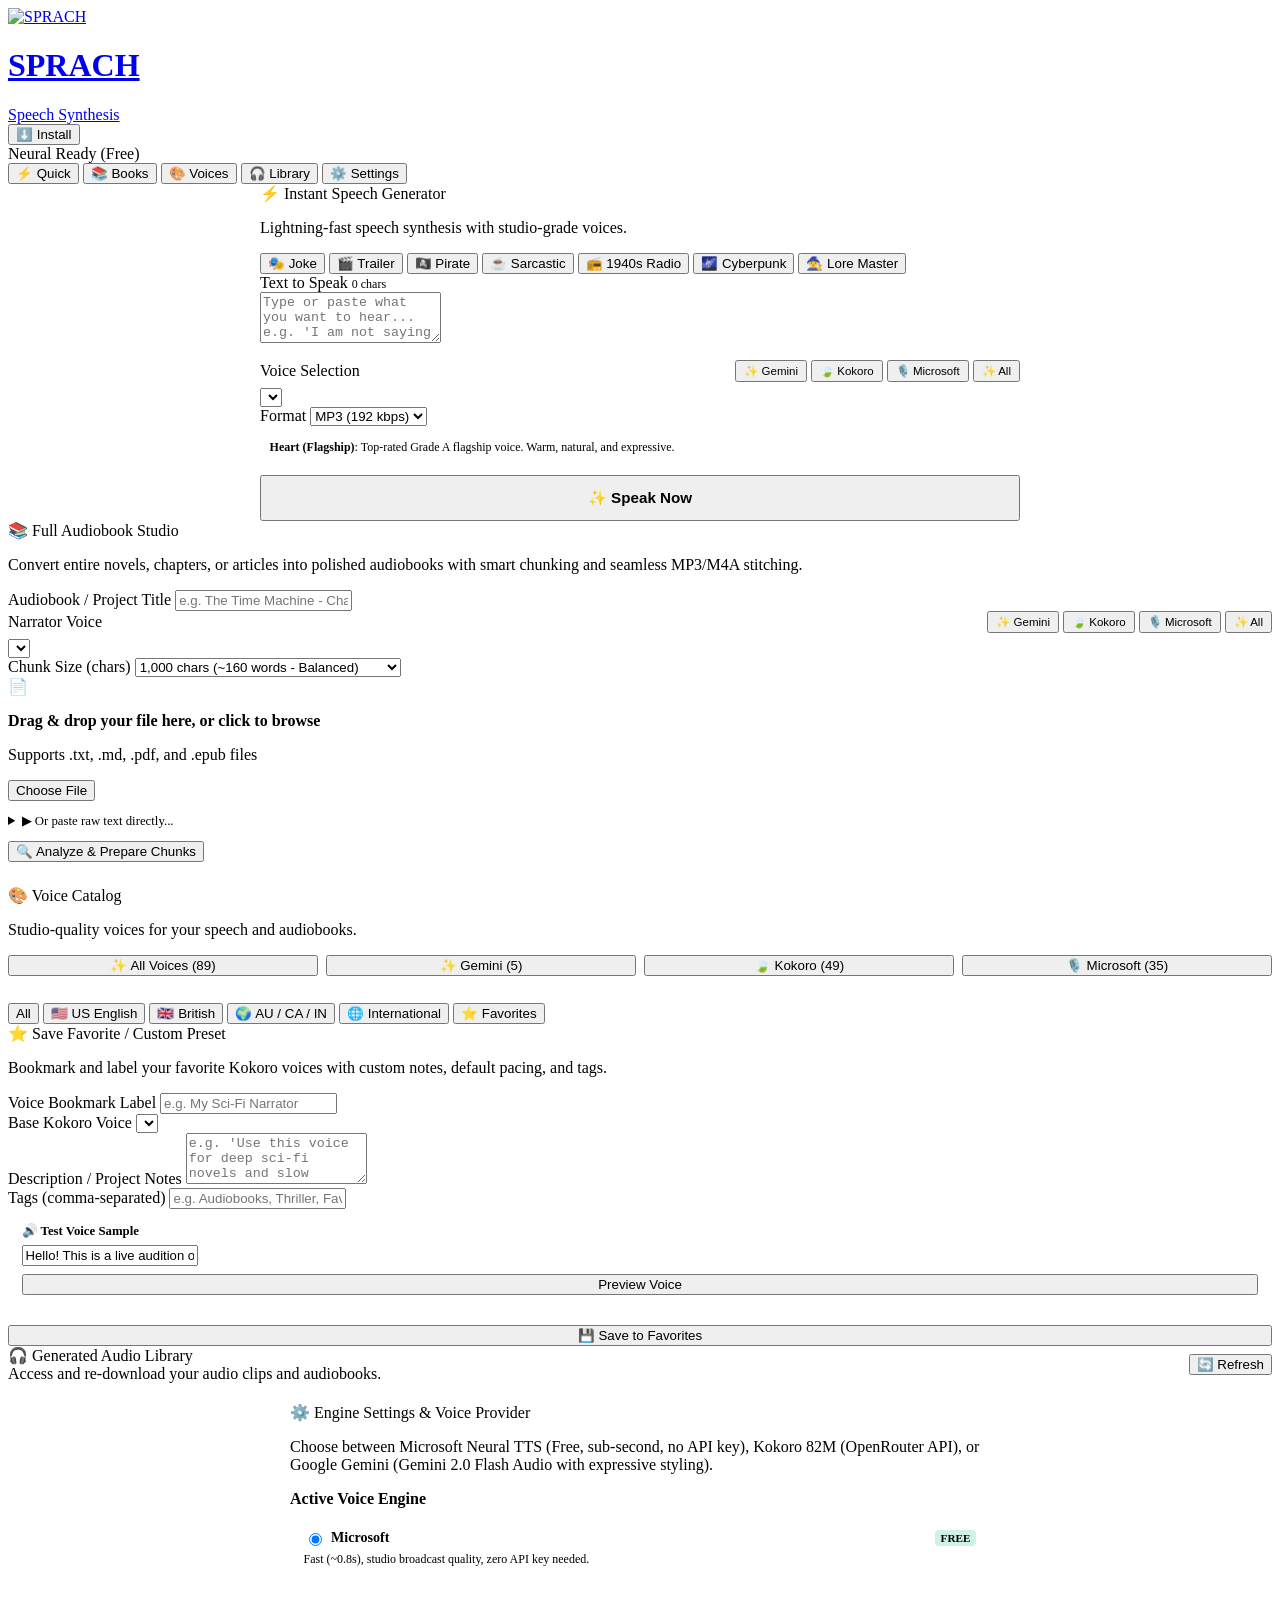
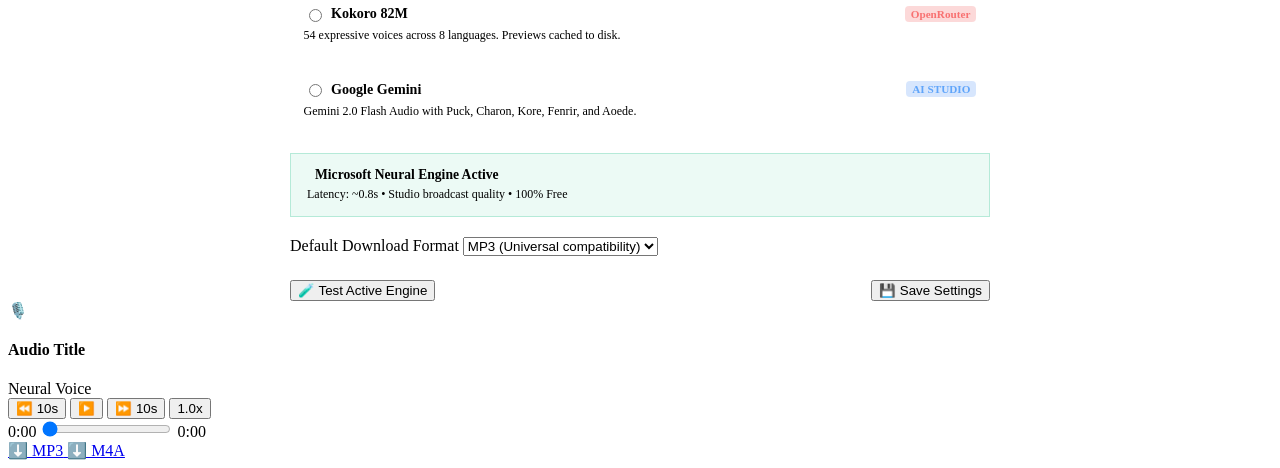
==== commit 4e91d898: "Fix JS syntax error in app.js and bump script cache versions to v10" ====
--- a/static/index.html
+++ b/static/index.html
@@ -6,17 +6,17 @@
   <title>SPRACH - AI Text-to-Speech Studio</title>
   
   <!-- PWA Meta Tags -->
-  <link rel="manifest" href="/manifest.webmanifest">
+  <link rel="manifest" href="./manifest.webmanifest">
   <meta name="theme-color" content="#080808">
   <meta name="mobile-web-app-capable" content="yes">
   <meta name="apple-mobile-web-app-capable" content="yes">
   <meta name="apple-mobile-web-app-status-bar-style" content="black-translucent">
   <meta name="apple-mobile-web-app-title" content="SPRACH">
-  <link rel="icon" type="image/png" href="/static/icons/icon.png">
-  <link rel="apple-touch-icon" href="/static/icons/apple-touch-icon.png">
+  <link rel="icon" type="image/png" href="./static/icons/icon.png">
+  <link rel="apple-touch-icon" href="./static/icons/apple-touch-icon.png">
 
   <!-- Stylesheets -->
-  <link rel="stylesheet" href="/static/css/app.css?v=8">
+  <link rel="stylesheet" href="./static/css/app.css?v=8">
 </head>
 <body>
 
@@ -25,7 +25,7 @@
     <div class="header-container">
       <div class="header-top-row">
         <a href="#" class="brand">
-          <img src="/static/icons/icon.png" alt="SPRACH" class="brand-icon">
+          <img src="./static/icons/icon.png" alt="SPRACH" class="brand-icon">
           <div class="brand-text">
             <h1>SPRACH</h1>
             <span id="header-engine-subtext">Speech Synthesis</span>
@@ -541,9 +541,9 @@
   </footer>
 
   <!-- Scripts -->
-  <script src="/static/js/app.js?v=6"></script>
-  <script src="/static/js/quick_tts.js?v=6"></script>
-  <script src="/static/js/audiobook.js?v=6"></script>
-  <script src="/static/js/voice_studio.js?v=6"></script>
+  <script src="./static/js/app.js?v=10"></script>
+  <script src="./static/js/quick_tts.js?v=10"></script>
+  <script src="./static/js/audiobook.js?v=10"></script>
+  <script src="./static/js/voice_studio.js?v=10"></script>
 </body>
 </html>
